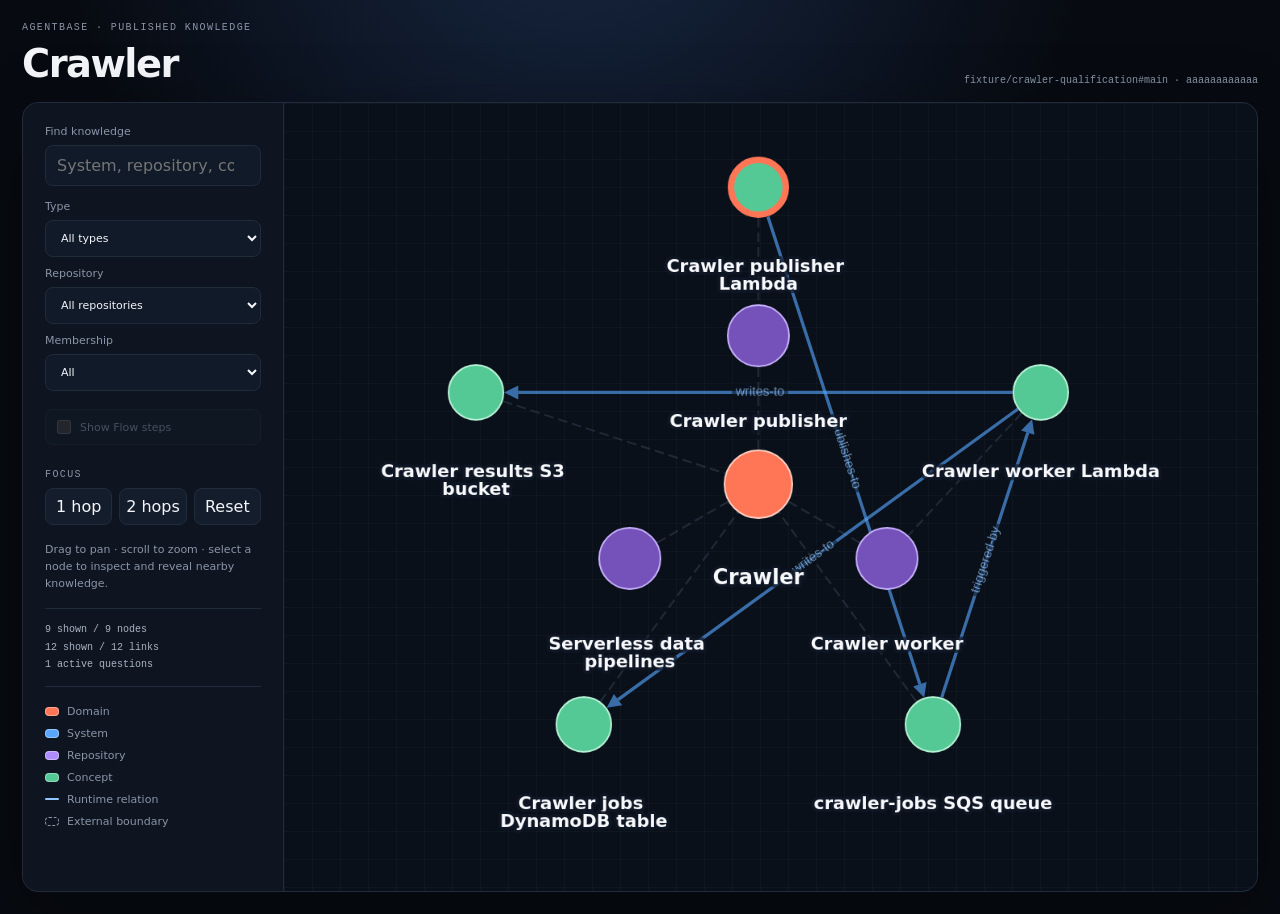
==== crawler/index.html @ 6e06584c "build: refresh crawler qualification snapshot" ====
<!doctype html>
<html lang="en">
<head>
  <meta charset="utf-8">
  <meta name="viewport" content="width=device-width,initial-scale=1">
  <meta http-equiv="Content-Security-Policy" content="default-src 'self'; script-src 'self'; style-src 'self'; connect-src 'self'; img-src 'self' data:; object-src 'none'; base-uri 'none'">
  <title>AgentBase Domain Map</title>
  <link rel="stylesheet" href="assets/app.css?build=3-aaaaaaaaaaaaaaaaaaaaaaaaaaaaaaaaaaaaaaaa">
</head>
<body>
  <main class="shell">
    <header class="topbar">
      <div>
        <p class="eyebrow">AgentBase · Published knowledge</p>
        <h1 id="domain-title">Domain map</h1>
      </div>
      <div class="snapshot" id="snapshot"></div>
    </header>
    <section class="workspace">
      <aside class="controls" aria-label="Map controls">
        <label class="search-label" for="search">Find knowledge</label>
        <input id="search" type="search" placeholder="System, repository, component…" autocomplete="off">
        <div class="control-grid">
          <label>Type<select id="type-filter"><option value="all">All types</option></select></label>
          <label>Repository<select id="repository-filter"><option value="all">All repositories</option></select></label>
          <label>Membership<select id="membership-filter"><option value="all">All</option><option value="primary">Primary</option><option value="boundary">Boundary</option></select></label>
        </div>
        <label class="toggle"><input id="flow-toggle" type="checkbox"> Show Flow steps</label>
        <p class="section-label">Focus</p>
        <div class="button-row">
          <button id="focus-one" type="button">1 hop</button>
          <button id="focus-two" type="button">2 hops</button>
          <button id="reset" type="button">Reset</button>
        </div>
        <p class="hint">Drag to pan · scroll to zoom · select a node to inspect and reveal nearby knowledge.</p>
        <div id="stats" class="stats" aria-live="polite"></div>
        <div class="legend" aria-label="Map legend">
          <span><i class="swatch domain"></i>Domain</span>
          <span><i class="swatch system"></i>System</span>
          <span><i class="swatch repository"></i>Repository</span>
          <span><i class="swatch concept"></i>Concept</span>
          <span><i class="swatch runtime"></i>Runtime relation</span>
          <span><i class="swatch boundary"></i>External boundary</span>
        </div>
      </aside>
      <section class="stage" aria-label="Interactive 2D Domain knowledge map">
        <div id="graph" role="img" aria-label="Published Domain concepts and accepted relations" tabindex="0"></div>
        <div id="fallback" class="fallback" hidden>
          <h2>Knowledge map unavailable</h2>
          <p>The Published snapshot remains available in <code>data/domain.json</code>.</p>
        </div>
      </section>
      <aside class="details" aria-live="polite">
        <div class="details-heading">
          <p class="section-label">Selection</p>
          <button id="close-details" class="icon-button" type="button" aria-label="Close node details">×</button>
        </div>
        <h2 id="detail-title">Choose a node</h2>
        <p id="detail-type" class="detail-type">Published concept details appear here.</p>
        <p id="detail-description" class="detail-description"></p>
        <button id="view-document" class="primary-button" type="button" disabled>View document</button>
        <div id="detail-meta"></div>
      </aside>
    </section>
  </main>
  <dialog id="document-dialog" aria-labelledby="document-title">
    <form method="dialog" class="document-card">
      <div class="details-heading">
        <p class="section-label">Published document overview</p>
        <button class="icon-button" type="submit" aria-label="Close document overview">×</button>
      </div>
      <h2 id="document-title">Document overview</h2>
      <p id="document-type" class="detail-type"></p>
      <p id="document-description" class="detail-description"></p>
      <div id="document-meta"></div>
      <p class="dialog-note">This is a bounded overview from the Published snapshot. Read the exact Markdown concept through MCP when full content is needed.</p>
    </form>
  </dialog>
  <script src="assets/cytoscape.min.js?build=3-aaaaaaaaaaaaaaaaaaaaaaaaaaaaaaaaaaaaaaaa"></script>
  <script type="module" src="assets/app.js?build=3-aaaaaaaaaaaaaaaaaaaaaaaaaaaaaaaaaaaaaaaa"></script>
</body>
</html>
---- crawler/assets/app.css ----
:root {
  color-scheme: dark;
  --paper: #070a10;
  --panel: #0e1420;
  --ink: #f4f6fa;
  --muted: #8995a8;
  --rule: #202b3c;
  --accent: #ff7657;
  --blue: #58a6ff;
  --violet: #ae8cff;
  --green: #55c995;
  --amber: #f4be5b;
  --sans: Inter, ui-sans-serif, system-ui, -apple-system, "Segoe UI", sans-serif;
  --mono: ui-monospace, "SFMono-Regular", Consolas, monospace;
}
* { box-sizing: border-box; }
html, body { margin: 0; min-height: 100%; background: var(--paper); color: var(--ink); font-family: var(--sans); }
body { background: radial-gradient(circle at 45% -15%, #172844 0, transparent 42%), var(--paper); }
.shell { min-height: 100vh; padding: 22px; }
.topbar { align-items: end; display: flex; justify-content: space-between; margin: 0 auto 16px; max-width: 1680px; }
.eyebrow, .section-label { color: var(--muted); font-family: var(--mono); font-size: 10px; letter-spacing: .14em; margin: 0 0 8px; text-transform: uppercase; }
h1 { font-size: clamp(29px, 3vw, 42px); font-weight: 620; letter-spacing: -.04em; margin: 0; }
.snapshot { color: var(--muted); font-family: var(--mono); font-size: 10px; max-width: 440px; overflow-wrap: anywhere; text-align: right; }
.workspace { background: var(--rule); border: 1px solid var(--rule); border-radius: 16px; display: grid; gap: 1px; grid-template-columns: 260px minmax(520px, 1fr); height: calc(100vh - 110px); margin: auto; max-width: 1680px; min-height: 620px; overflow: hidden; position: relative; box-shadow: 0 24px 80px rgba(0, 0, 0, .28); }
.controls, .details { background: rgba(14, 20, 32, .96); overflow: auto; padding: 22px; }
.details { bottom: 0; box-shadow: -18px 0 50px rgba(0,0,0,.35); display: none; max-width: 360px; position: absolute; right: 0; top: 0; width: min(88vw, 360px); z-index: 5; }
.details.is-open { display: block; }
.details-heading { align-items: start; display: flex; justify-content: space-between; }
.icon-button { background: transparent; border: 0; color: var(--muted); font-size: 22px; line-height: 1; padding: 0 4px; }
.icon-button:hover { background: #19283d; color: var(--ink); }
.primary-button { background: var(--accent); border-color: #ffb5a3; color: #170d0b; font-size: 11px; font-weight: 700; margin-top: 8px; padding: 9px 12px; width: 100%; }
.primary-button:disabled { cursor: not-allowed; opacity: .35; }
.stage { background-color: #09101a; background-image: linear-gradient(rgba(255,255,255,.025) 1px, transparent 1px), linear-gradient(90deg, rgba(255,255,255,.025) 1px, transparent 1px); background-size: 28px 28px; min-width: 0; overflow: hidden; position: relative; }
#graph { height: 100%; outline: none; width: 100%; }
#graph:focus-visible { box-shadow: inset 0 0 0 2px var(--blue); }
label { color: var(--muted); display: grid; font-size: 11px; gap: 7px; }
.search-label { margin-bottom: 7px; }
input, select, button { border: 1px solid var(--rule); border-radius: 8px; color: var(--ink); font: inherit; }
input, select { background: #111a28; outline: none; padding: 10px 11px; width: 100%; }
input:focus, select:focus, button:focus-visible { border-color: var(--blue); box-shadow: 0 0 0 2px rgba(88, 166, 255, .14); outline: none; }
.control-grid { display: grid; gap: 10px; margin: 14px 0 18px; }
.toggle { align-items: center; background: #111a28; border: 1px solid var(--rule); border-radius: 8px; display: flex; gap: 9px; margin-bottom: 24px; padding: 10px 11px; }
.toggle input { accent-color: var(--amber); height: 14px; margin: 0; padding: 0; width: 14px; }
.toggle:has(input:disabled) { opacity: .45; }
.button-row { display: grid; gap: 7px; grid-template-columns: repeat(3, 1fr); }
button { background: #131d2c; cursor: pointer; padding: 8px 5px; }
button:hover { background: #19283d; border-color: #365679; }
.hint { color: var(--muted); font-size: 11px; line-height: 1.55; margin: 16px 0; }
.stats { border-bottom: 1px solid var(--rule); border-top: 1px solid var(--rule); color: #aab4c3; font-family: var(--mono); font-size: 10px; line-height: 1.75; padding: 12px 0; white-space: pre-line; }
.legend { display: grid; gap: 9px; margin-top: 18px; }
.legend span { align-items: center; color: var(--muted); display: flex; font-size: 11px; gap: 8px; }
.swatch { background: var(--green); border: 1px solid rgba(255,255,255,.35); border-radius: 4px; height: 9px; width: 14px; }
.swatch.domain { background: var(--accent); }.swatch.system { background: var(--blue); }.swatch.repository { background: var(--violet); }.swatch.runtime { background: var(--blue); border-radius: 1px; height: 2px; }.swatch.boundary { background: transparent; border: 1px dashed #8e99aa; }
.details h2 { font-size: 20px; line-height: 1.25; margin: 4px 0 5px; }
.detail-type { color: var(--blue); font-family: var(--mono); font-size: 10px; margin: 0 0 18px; text-transform: uppercase; }
.detail-description { color: #c3cad5; font-size: 13px; line-height: 1.6; }
.meta-block { border-top: 1px solid var(--rule); margin-top: 18px; padding-top: 14px; }
.meta-block h3 { color: var(--muted); font-family: var(--mono); font-size: 9px; letter-spacing: .12em; margin: 0 0 9px; text-transform: uppercase; }
.meta-block li { color: #aeb8c7; font-size: 11px; line-height: 1.55; overflow-wrap: anywhere; }
.meta-block ul { margin: 0; padding-left: 16px; }
.meta-block code { color: #d3dded; font-family: var(--mono); font-size: 10px; overflow-wrap: anywhere; }
.dialog-note { color: var(--muted); font-size: 11px; line-height: 1.55; margin: 20px 0 0; }
dialog { background: transparent; border: 0; color: var(--ink); max-width: min(680px, calc(100vw - 32px)); padding: 0; width: 100%; }
dialog::backdrop { background: rgba(2, 5, 10, .78); backdrop-filter: blur(3px); }
.document-card { background: var(--panel); border: 1px solid #3b4c65; border-radius: 16px; box-shadow: 0 24px 90px rgba(0,0,0,.55); max-height: min(780px, calc(100vh - 32px)); overflow: auto; padding: 24px; }
.fallback { inset: 0; padding: 15%; position: absolute; text-align: center; }
.fallback h2 { font-size: 27px; margin-bottom: 10px; }.fallback p { color: var(--muted); line-height: 1.6; }
@media (max-width: 1050px) {
  .workspace { grid-template-columns: 230px 1fr; }
}
@media (max-width: 720px) {
  .shell { padding: 10px; }.snapshot { display: none; }.workspace { grid-template-columns: 1fr; height: auto; min-height: 0; }.stage { height: 64vh; min-height: 480px; }.controls { order: 2; }
}
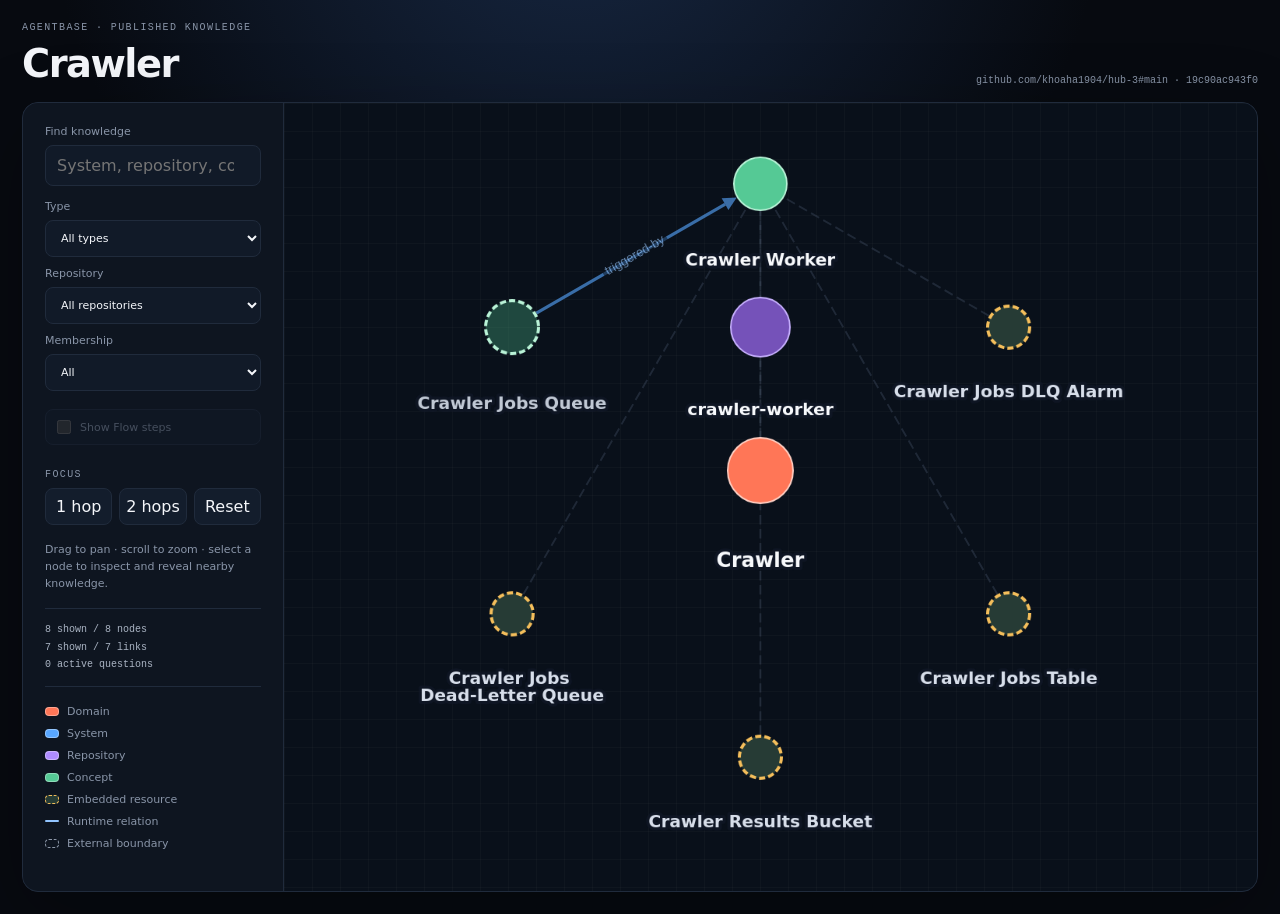
==== commit 91630bbb: "show embedded resources in crawler maps" ====
--- a/crawler/index.html
+++ b/crawler/index.html
@@ -5,7 +5,7 @@
   <meta name="viewport" content="width=device-width,initial-scale=1">
   <meta http-equiv="Content-Security-Policy" content="default-src 'self'; script-src 'self'; style-src 'self'; connect-src 'self'; img-src 'self' data:; object-src 'none'; base-uri 'none'">
   <title>AgentBase Domain Map</title>
-  <link rel="stylesheet" href="assets/app.css?build=3-aaaaaaaaaaaaaaaaaaaaaaaaaaaaaaaaaaaaaaaa">
+  <link rel="stylesheet" href="assets/app.css?build=4-19c90ac943f06a5b6a2f9c3ac8044948ec20ccaa">
 </head>
 <body>
   <main class="shell">
@@ -39,6 +39,7 @@
           <span><i class="swatch system"></i>System</span>
           <span><i class="swatch repository"></i>Repository</span>
           <span><i class="swatch concept"></i>Concept</span>
+          <span><i class="swatch embedded"></i>Embedded resource</span>
           <span><i class="swatch runtime"></i>Runtime relation</span>
           <span><i class="swatch boundary"></i>External boundary</span>
         </div>
@@ -76,7 +77,7 @@
       <p class="dialog-note">This is a bounded overview from the Published snapshot. Read the exact Markdown concept through MCP when full content is needed.</p>
     </form>
   </dialog>
-  <script src="assets/cytoscape.min.js?build=3-aaaaaaaaaaaaaaaaaaaaaaaaaaaaaaaaaaaaaaaa"></script>
-  <script type="module" src="assets/app.js?build=3-aaaaaaaaaaaaaaaaaaaaaaaaaaaaaaaaaaaaaaaa"></script>
+  <script src="assets/cytoscape.min.js?build=4-19c90ac943f06a5b6a2f9c3ac8044948ec20ccaa"></script>
+  <script type="module" src="assets/app.js?build=4-19c90ac943f06a5b6a2f9c3ac8044948ec20ccaa"></script>
 </body>
 </html>
--- a/crawler/assets/app.css
+++ b/crawler/assets/app.css
@@ -50,7 +50,7 @@
 .legend { display: grid; gap: 9px; margin-top: 18px; }
 .legend span { align-items: center; color: var(--muted); display: flex; font-size: 11px; gap: 8px; }
 .swatch { background: var(--green); border: 1px solid rgba(255,255,255,.35); border-radius: 4px; height: 9px; width: 14px; }
-.swatch.domain { background: var(--accent); }.swatch.system { background: var(--blue); }.swatch.repository { background: var(--violet); }.swatch.runtime { background: var(--blue); border-radius: 1px; height: 2px; }.swatch.boundary { background: transparent; border: 1px dashed #8e99aa; }
+.swatch.domain { background: var(--accent); }.swatch.system { background: var(--blue); }.swatch.repository { background: var(--violet); }.swatch.embedded { background: #263b35; border: 1px dashed var(--amber); }.swatch.runtime { background: var(--blue); border-radius: 1px; height: 2px; }.swatch.boundary { background: transparent; border: 1px dashed #8e99aa; }
 .details h2 { font-size: 20px; line-height: 1.25; margin: 4px 0 5px; }
 .detail-type { color: var(--blue); font-family: var(--mono); font-size: 10px; margin: 0 0 18px; text-transform: uppercase; }
 .detail-description { color: #c3cad5; font-size: 13px; line-height: 1.6; }
@@ -59,6 +59,10 @@
 .meta-block li { color: #aeb8c7; font-size: 11px; line-height: 1.55; overflow-wrap: anywhere; }
 .meta-block ul { margin: 0; padding-left: 16px; }
 .meta-block code { color: #d3dded; font-family: var(--mono); font-size: 10px; overflow-wrap: anywhere; }
+.evidence-summary { color: #d0d7e2; font-family: var(--mono); font-size: 10px; margin: 0 0 8px; }
+.evidence-block details { border-top: 1px dashed #2b394d; margin-top: 10px; padding-top: 9px; }
+.evidence-block summary { color: var(--blue); cursor: pointer; font-size: 10px; }
+.exact-evidence { margin-top: 9px !important; }
 .dialog-note { color: var(--muted); font-size: 11px; line-height: 1.55; margin: 20px 0 0; }
 dialog { background: transparent; border: 0; color: var(--ink); max-width: min(680px, calc(100vw - 32px)); padding: 0; width: 100%; }
 dialog::backdrop { background: rgba(2, 5, 10, .78); backdrop-filter: blur(3px); }
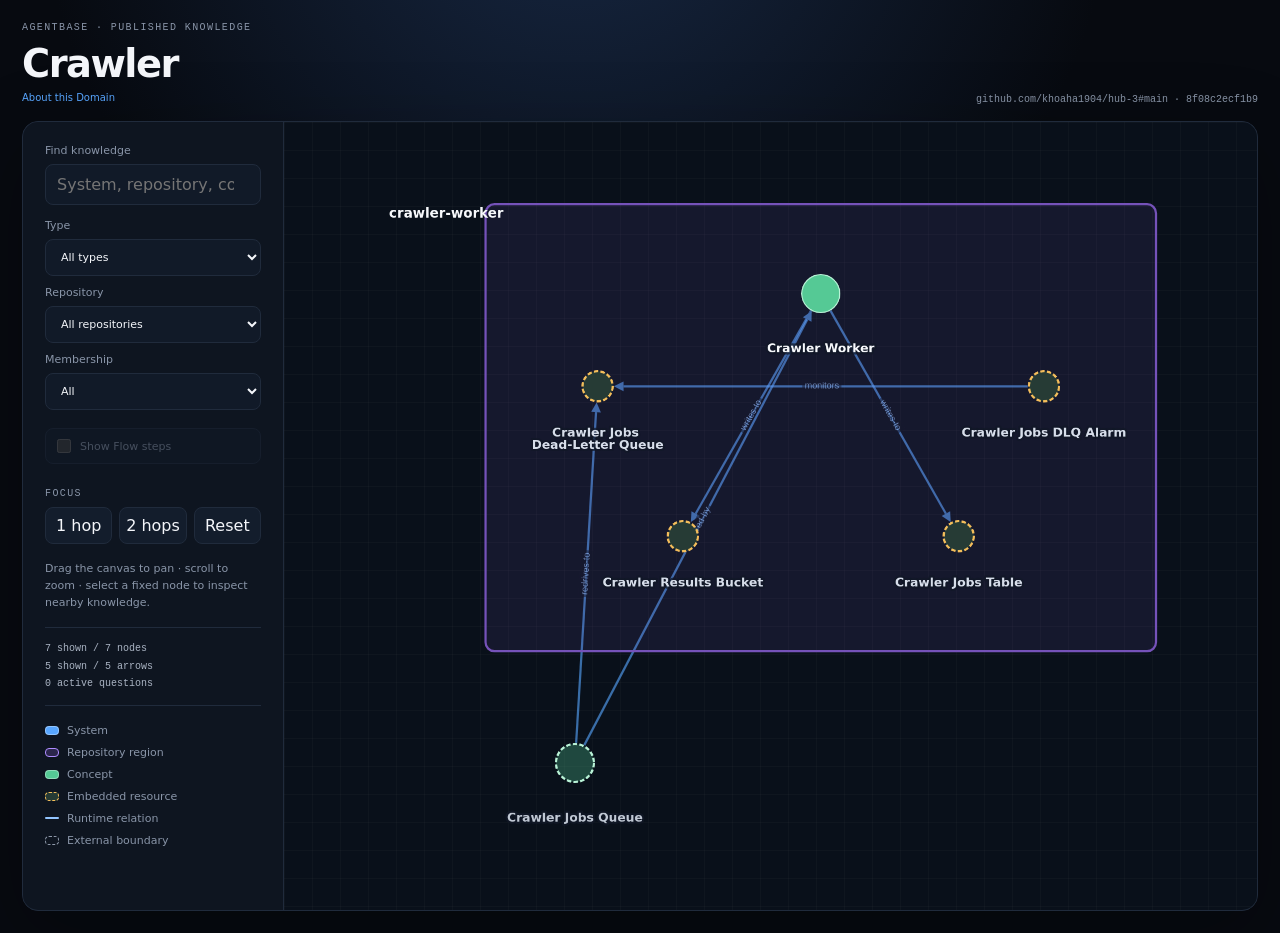
==== commit 20b5912e: "show repository regions and runtime arrows" ====
--- a/crawler/index.html
+++ b/crawler/index.html
@@ -5,7 +5,7 @@
   <meta name="viewport" content="width=device-width,initial-scale=1">
   <meta http-equiv="Content-Security-Policy" content="default-src 'self'; script-src 'self'; style-src 'self'; connect-src 'self'; img-src 'self' data:; object-src 'none'; base-uri 'none'">
   <title>AgentBase Domain Map</title>
-  <link rel="stylesheet" href="assets/app.css?build=4-19c90ac943f06a5b6a2f9c3ac8044948ec20ccaa">
+  <link rel="stylesheet" href="assets/app.css?build=5-8f08c2ecf1b98bf575d89063bb208db46eb4f0cf">
 </head>
 <body>
   <main class="shell">
@@ -13,6 +13,7 @@
       <div>
         <p class="eyebrow">AgentBase · Published knowledge</p>
         <h1 id="domain-title">Domain map</h1>
+        <button id="domain-details" class="text-button" type="button">About this Domain</button>
       </div>
       <div class="snapshot" id="snapshot"></div>
     </header>
@@ -32,12 +33,11 @@
           <button id="focus-two" type="button">2 hops</button>
           <button id="reset" type="button">Reset</button>
         </div>
-        <p class="hint">Drag to pan · scroll to zoom · select a node to inspect and reveal nearby knowledge.</p>
+        <p class="hint">Drag the canvas to pan · scroll to zoom · select a fixed node to inspect nearby knowledge.</p>
         <div id="stats" class="stats" aria-live="polite"></div>
         <div class="legend" aria-label="Map legend">
-          <span><i class="swatch domain"></i>Domain</span>
           <span><i class="swatch system"></i>System</span>
-          <span><i class="swatch repository"></i>Repository</span>
+          <span><i class="swatch repository"></i>Repository region</span>
           <span><i class="swatch concept"></i>Concept</span>
           <span><i class="swatch embedded"></i>Embedded resource</span>
           <span><i class="swatch runtime"></i>Runtime relation</span>
@@ -77,7 +77,7 @@
       <p class="dialog-note">This is a bounded overview from the Published snapshot. Read the exact Markdown concept through MCP when full content is needed.</p>
     </form>
   </dialog>
-  <script src="assets/cytoscape.min.js?build=4-19c90ac943f06a5b6a2f9c3ac8044948ec20ccaa"></script>
-  <script type="module" src="assets/app.js?build=4-19c90ac943f06a5b6a2f9c3ac8044948ec20ccaa"></script>
+  <script src="assets/cytoscape.min.js?build=5-8f08c2ecf1b98bf575d89063bb208db46eb4f0cf"></script>
+  <script type="module" src="assets/app.js?build=5-8f08c2ecf1b98bf575d89063bb208db46eb4f0cf"></script>
 </body>
 </html>
--- a/crawler/assets/app.css
+++ b/crawler/assets/app.css
@@ -20,6 +20,8 @@
 .topbar { align-items: end; display: flex; justify-content: space-between; margin: 0 auto 16px; max-width: 1680px; }
 .eyebrow, .section-label { color: var(--muted); font-family: var(--mono); font-size: 10px; letter-spacing: .14em; margin: 0 0 8px; text-transform: uppercase; }
 h1 { font-size: clamp(29px, 3vw, 42px); font-weight: 620; letter-spacing: -.04em; margin: 0; }
+.text-button { background: transparent; border: 0; color: var(--blue); font-size: 10px; margin-top: 5px; padding: 0; }
+.text-button:hover { background: transparent; color: #a8d2ff; }
 .snapshot { color: var(--muted); font-family: var(--mono); font-size: 10px; max-width: 440px; overflow-wrap: anywhere; text-align: right; }
 .workspace { background: var(--rule); border: 1px solid var(--rule); border-radius: 16px; display: grid; gap: 1px; grid-template-columns: 260px minmax(520px, 1fr); height: calc(100vh - 110px); margin: auto; max-width: 1680px; min-height: 620px; overflow: hidden; position: relative; box-shadow: 0 24px 80px rgba(0, 0, 0, .28); }
 .controls, .details { background: rgba(14, 20, 32, .96); overflow: auto; padding: 22px; }
@@ -50,7 +52,7 @@
 .legend { display: grid; gap: 9px; margin-top: 18px; }
 .legend span { align-items: center; color: var(--muted); display: flex; font-size: 11px; gap: 8px; }
 .swatch { background: var(--green); border: 1px solid rgba(255,255,255,.35); border-radius: 4px; height: 9px; width: 14px; }
-.swatch.domain { background: var(--accent); }.swatch.system { background: var(--blue); }.swatch.repository { background: var(--violet); }.swatch.embedded { background: #263b35; border: 1px dashed var(--amber); }.swatch.runtime { background: var(--blue); border-radius: 1px; height: 2px; }.swatch.boundary { background: transparent; border: 1px dashed #8e99aa; }
+.swatch.system { background: var(--blue); }.swatch.repository { background: rgba(117,82,185,.28); border: 1px solid var(--violet); }.swatch.embedded { background: #263b35; border: 1px dashed var(--amber); }.swatch.runtime { background: var(--blue); border-radius: 1px; height: 2px; }.swatch.boundary { background: transparent; border: 1px dashed #8e99aa; }
 .details h2 { font-size: 20px; line-height: 1.25; margin: 4px 0 5px; }
 .detail-type { color: var(--blue); font-family: var(--mono); font-size: 10px; margin: 0 0 18px; text-transform: uppercase; }
 .detail-description { color: #c3cad5; font-size: 13px; line-height: 1.6; }
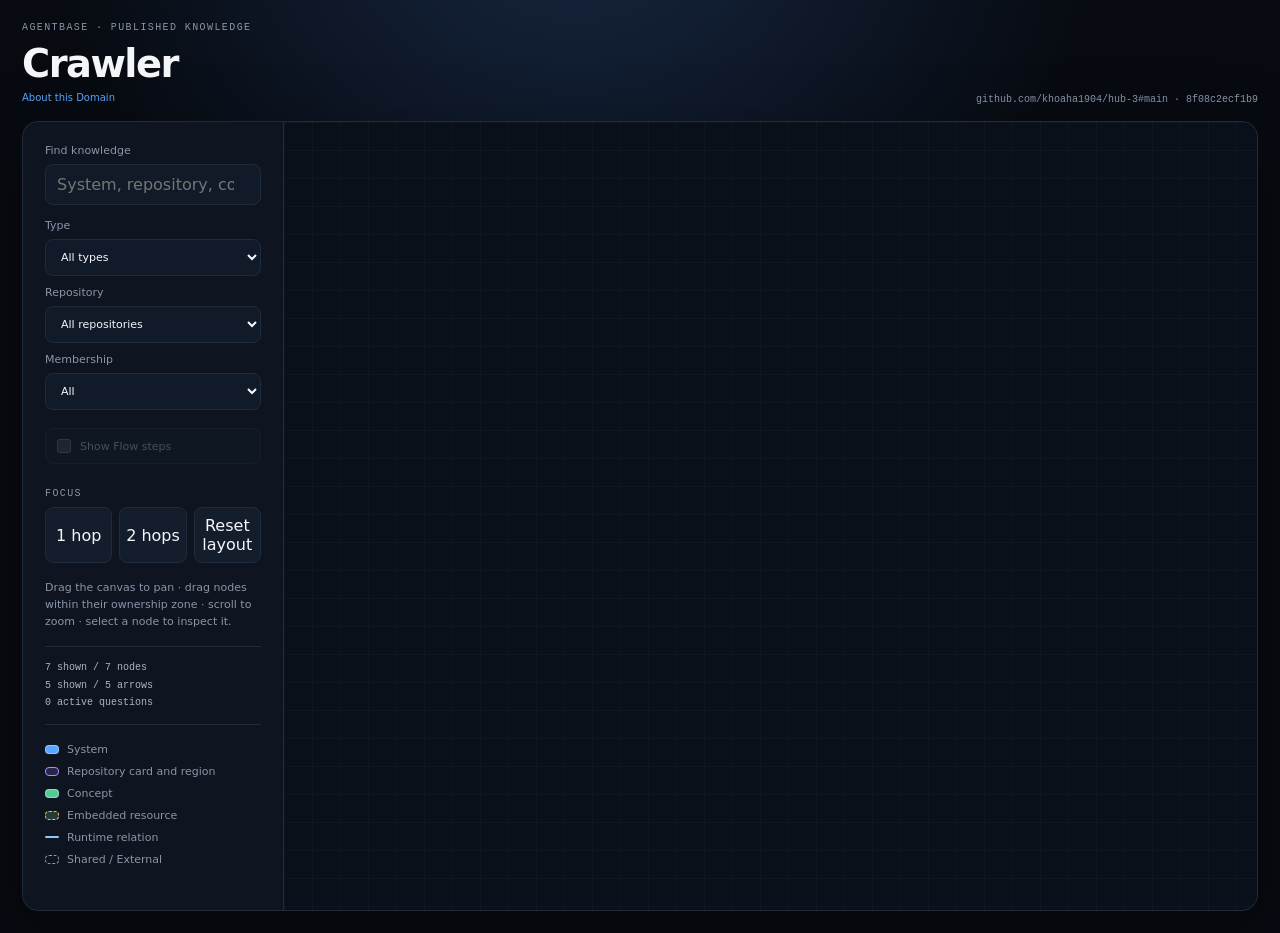
==== commit 55383eb9: "make domain map nodes adjustable" ====
--- a/crawler/index.html
+++ b/crawler/index.html
@@ -5,7 +5,7 @@
   <meta name="viewport" content="width=device-width,initial-scale=1">
   <meta http-equiv="Content-Security-Policy" content="default-src 'self'; script-src 'self'; style-src 'self'; connect-src 'self'; img-src 'self' data:; object-src 'none'; base-uri 'none'">
   <title>AgentBase Domain Map</title>
-  <link rel="stylesheet" href="assets/app.css?build=5-8f08c2ecf1b98bf575d89063bb208db46eb4f0cf">
+  <link rel="stylesheet" href="assets/app.css?build=6-8f08c2ecf1b98bf575d89063bb208db46eb4f0cf">
 </head>
 <body>
   <main class="shell">
@@ -31,17 +31,17 @@
         <div class="button-row">
           <button id="focus-one" type="button">1 hop</button>
           <button id="focus-two" type="button">2 hops</button>
-          <button id="reset" type="button">Reset</button>
+          <button id="reset" type="button">Reset layout</button>
         </div>
-        <p class="hint">Drag the canvas to pan · scroll to zoom · select a fixed node to inspect nearby knowledge.</p>
+        <p class="hint">Drag the canvas to pan · drag nodes within their ownership zone · scroll to zoom · select a node to inspect it.</p>
         <div id="stats" class="stats" aria-live="polite"></div>
         <div class="legend" aria-label="Map legend">
           <span><i class="swatch system"></i>System</span>
-          <span><i class="swatch repository"></i>Repository region</span>
+          <span><i class="swatch repository"></i>Repository card and region</span>
           <span><i class="swatch concept"></i>Concept</span>
           <span><i class="swatch embedded"></i>Embedded resource</span>
           <span><i class="swatch runtime"></i>Runtime relation</span>
-          <span><i class="swatch boundary"></i>External boundary</span>
+          <span><i class="swatch boundary"></i>Shared / External</span>
         </div>
       </aside>
       <section class="stage" aria-label="Interactive 2D Domain knowledge map">
@@ -77,7 +77,7 @@
       <p class="dialog-note">This is a bounded overview from the Published snapshot. Read the exact Markdown concept through MCP when full content is needed.</p>
     </form>
   </dialog>
-  <script src="assets/cytoscape.min.js?build=5-8f08c2ecf1b98bf575d89063bb208db46eb4f0cf"></script>
-  <script type="module" src="assets/app.js?build=5-8f08c2ecf1b98bf575d89063bb208db46eb4f0cf"></script>
+  <script src="assets/cytoscape.min.js?build=6-8f08c2ecf1b98bf575d89063bb208db46eb4f0cf"></script>
+  <script type="module" src="assets/app.js?build=6-8f08c2ecf1b98bf575d89063bb208db46eb4f0cf"></script>
 </body>
 </html>
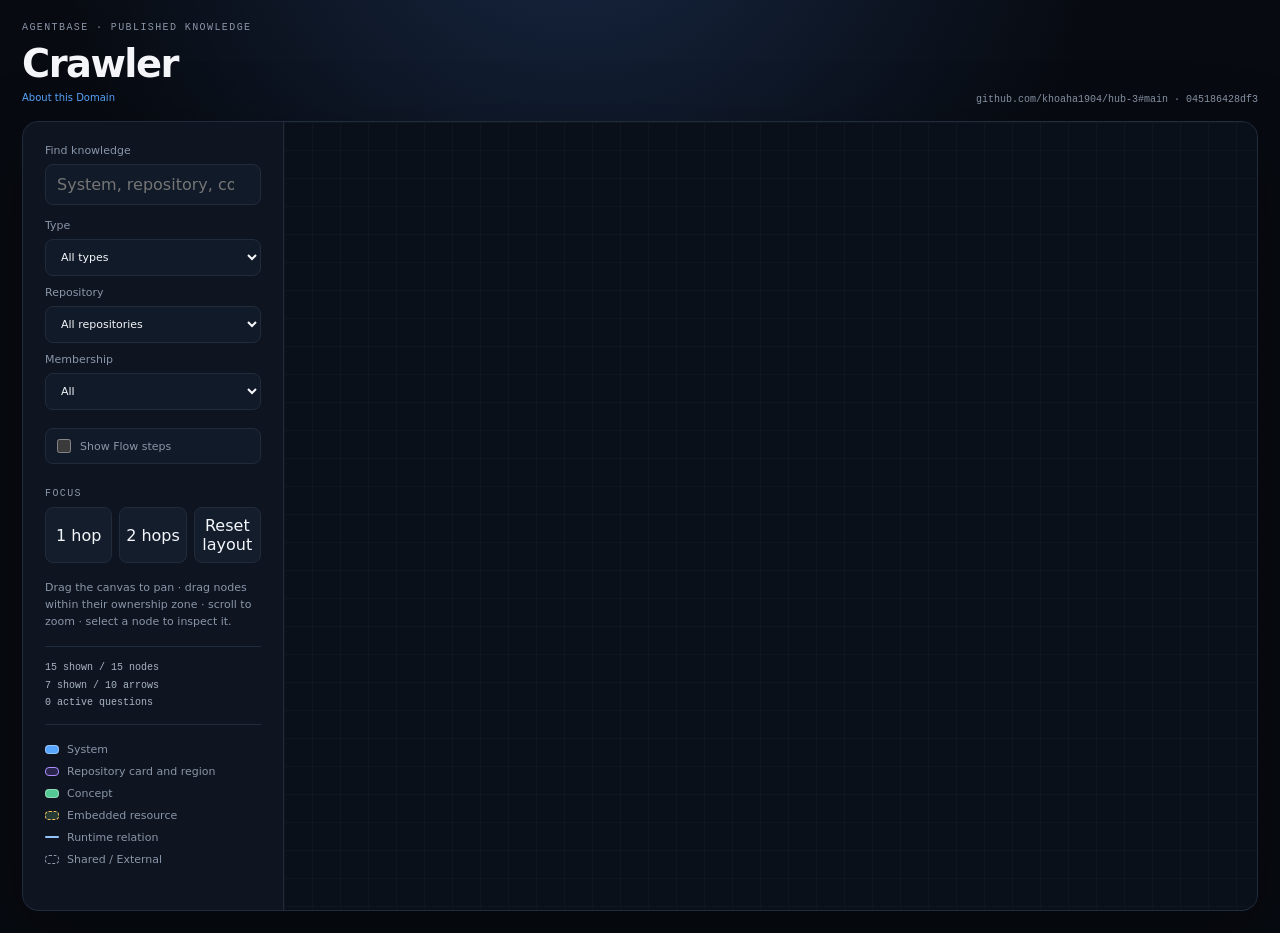
==== commit 82ce3140: "publish multi-repository crawler map" ====
--- a/crawler/index.html
+++ b/crawler/index.html
@@ -5,7 +5,7 @@
   <meta name="viewport" content="width=device-width,initial-scale=1">
   <meta http-equiv="Content-Security-Policy" content="default-src 'self'; script-src 'self'; style-src 'self'; connect-src 'self'; img-src 'self' data:; object-src 'none'; base-uri 'none'">
   <title>AgentBase Domain Map</title>
-  <link rel="stylesheet" href="assets/app.css?build=6-8f08c2ecf1b98bf575d89063bb208db46eb4f0cf">
+  <link rel="stylesheet" href="assets/app.css?build=6-045186428df338233cbbe96a5b1ddee2ad9ecdb5">
 </head>
 <body>
   <main class="shell">
@@ -77,7 +77,7 @@
       <p class="dialog-note">This is a bounded overview from the Published snapshot. Read the exact Markdown concept through MCP when full content is needed.</p>
     </form>
   </dialog>
-  <script src="assets/cytoscape.min.js?build=6-8f08c2ecf1b98bf575d89063bb208db46eb4f0cf"></script>
-  <script type="module" src="assets/app.js?build=6-8f08c2ecf1b98bf575d89063bb208db46eb4f0cf"></script>
+  <script src="assets/cytoscape.min.js?build=6-045186428df338233cbbe96a5b1ddee2ad9ecdb5"></script>
+  <script type="module" src="assets/app.js?build=6-045186428df338233cbbe96a5b1ddee2ad9ecdb5"></script>
 </body>
 </html>
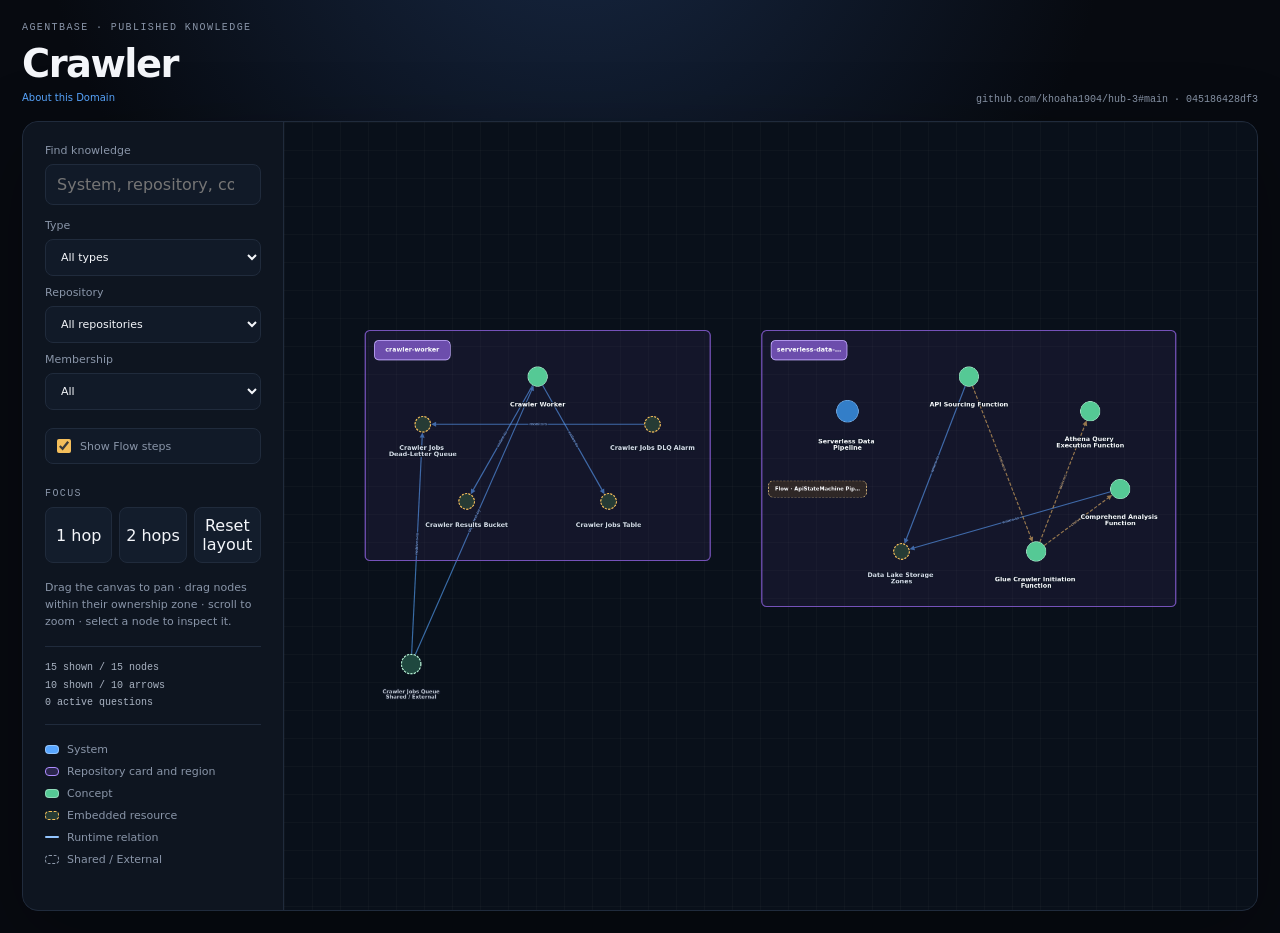
==== commit 1cd2b597: "Show Crawler flow context" ====
--- a/crawler/index.html
+++ b/crawler/index.html
@@ -26,7 +26,7 @@
           <label>Repository<select id="repository-filter"><option value="all">All repositories</option></select></label>
           <label>Membership<select id="membership-filter"><option value="all">All</option><option value="primary">Primary</option><option value="boundary">Boundary</option></select></label>
         </div>
-        <label class="toggle"><input id="flow-toggle" type="checkbox"> Show Flow steps</label>
+        <label class="toggle"><input id="flow-toggle" type="checkbox" checked> Show Flow steps</label>
         <p class="section-label">Focus</p>
         <div class="button-row">
           <button id="focus-one" type="button">1 hop</button>
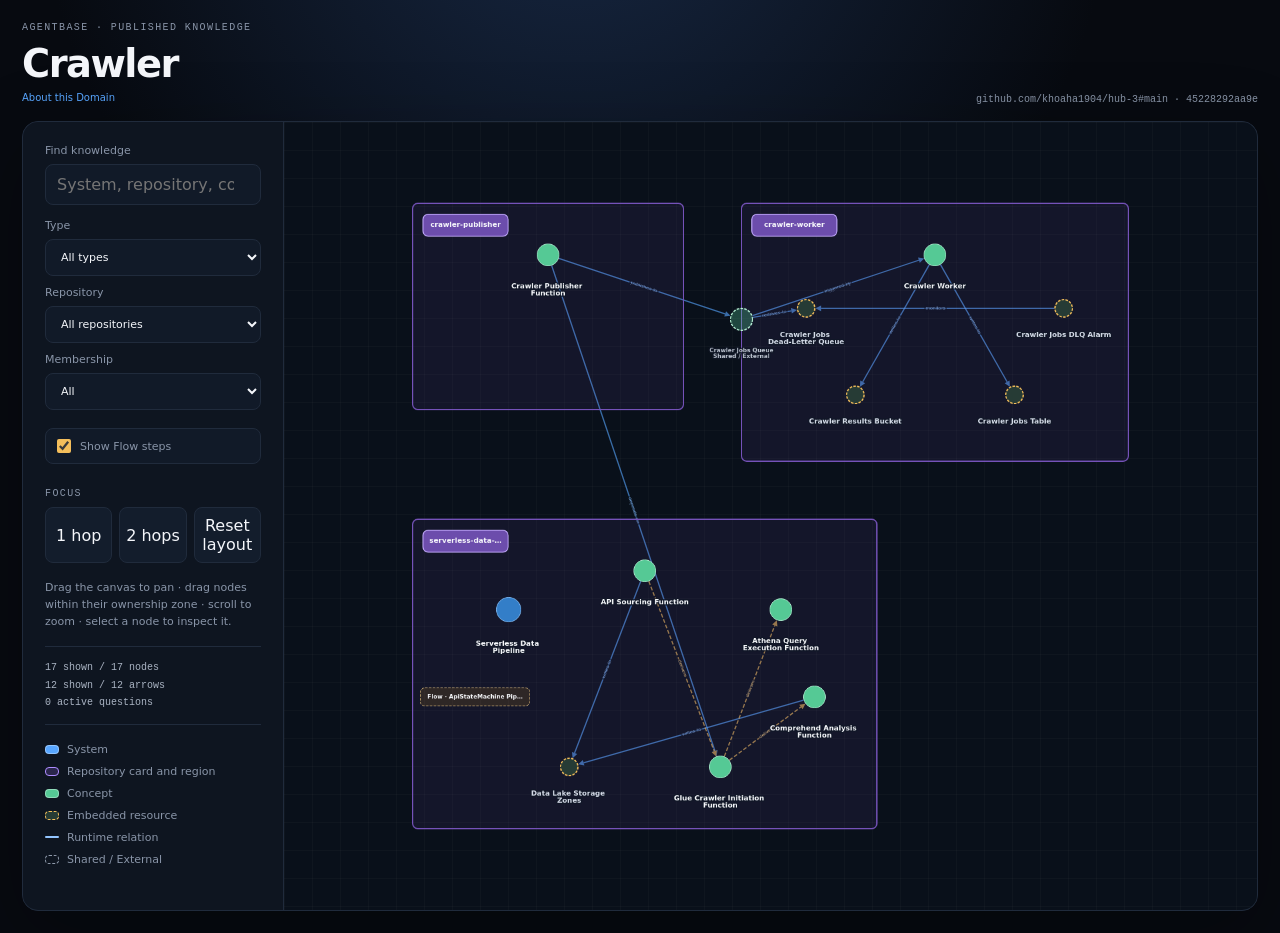
==== commit 0870a4ea: "Publish three-repository crawler topology" ====
--- a/crawler/index.html
+++ b/crawler/index.html
@@ -5,7 +5,7 @@
   <meta name="viewport" content="width=device-width,initial-scale=1">
   <meta http-equiv="Content-Security-Policy" content="default-src 'self'; script-src 'self'; style-src 'self'; connect-src 'self'; img-src 'self' data:; object-src 'none'; base-uri 'none'">
   <title>AgentBase Domain Map</title>
-  <link rel="stylesheet" href="assets/app.css?build=6-045186428df338233cbbe96a5b1ddee2ad9ecdb5">
+  <link rel="stylesheet" href="assets/app.css?build=6-45228292aa9ed56ebeb1e42a5216cf6a07133a3c">
 </head>
 <body>
   <main class="shell">
@@ -77,7 +77,7 @@
       <p class="dialog-note">This is a bounded overview from the Published snapshot. Read the exact Markdown concept through MCP when full content is needed.</p>
     </form>
   </dialog>
-  <script src="assets/cytoscape.min.js?build=6-045186428df338233cbbe96a5b1ddee2ad9ecdb5"></script>
-  <script type="module" src="assets/app.js?build=6-045186428df338233cbbe96a5b1ddee2ad9ecdb5"></script>
+  <script src="assets/cytoscape.min.js?build=6-45228292aa9ed56ebeb1e42a5216cf6a07133a3c"></script>
+  <script type="module" src="assets/app.js?build=6-45228292aa9ed56ebeb1e42a5216cf6a07133a3c"></script>
 </body>
 </html>
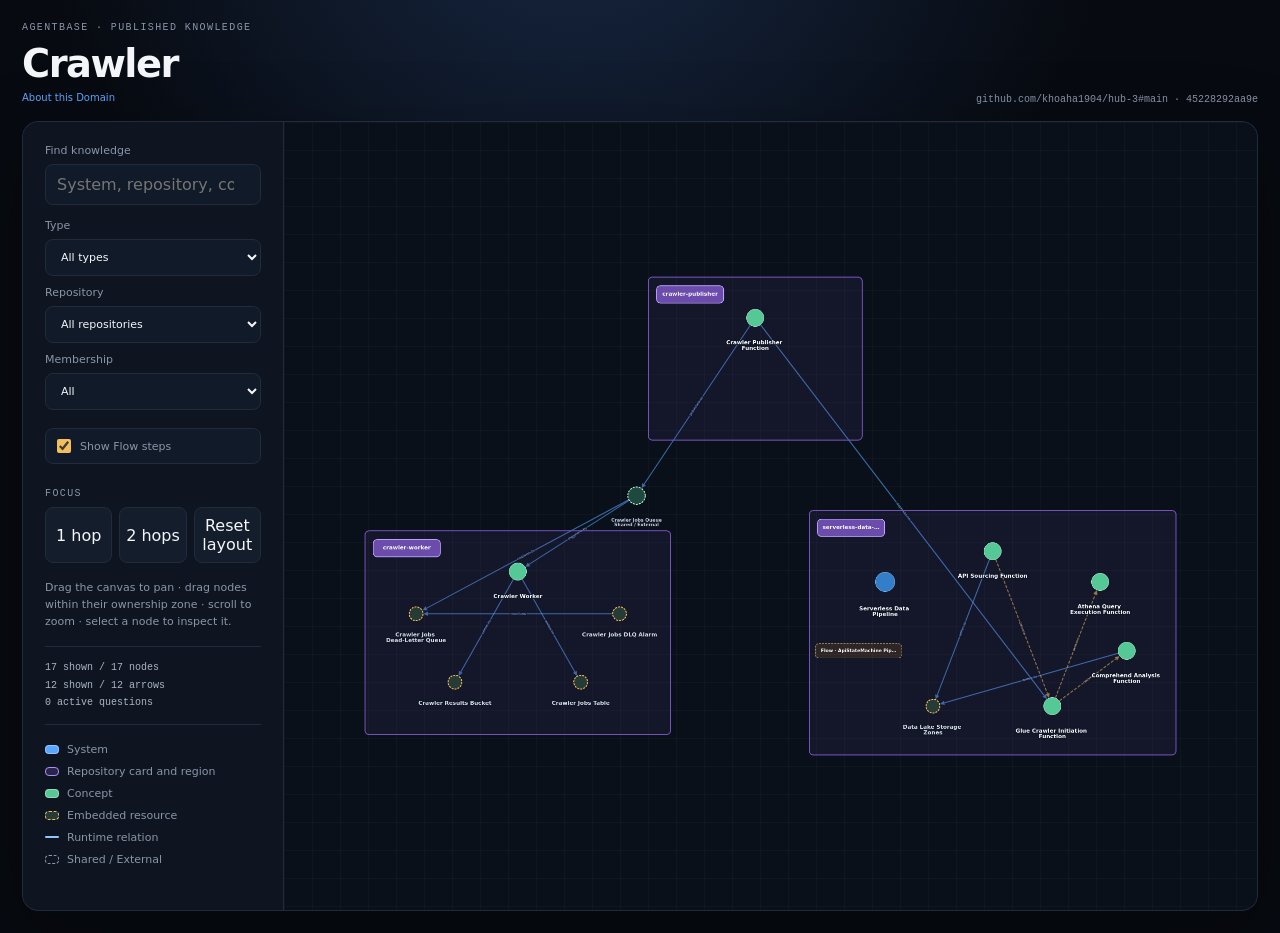
==== commit b84990e6: "Use relation-aware repository ring" ====
--- a/crawler/index.html
+++ b/crawler/index.html
@@ -5,7 +5,7 @@
   <meta name="viewport" content="width=device-width,initial-scale=1">
   <meta http-equiv="Content-Security-Policy" content="default-src 'self'; script-src 'self'; style-src 'self'; connect-src 'self'; img-src 'self' data:; object-src 'none'; base-uri 'none'">
   <title>AgentBase Domain Map</title>
-  <link rel="stylesheet" href="assets/app.css?build=6-45228292aa9ed56ebeb1e42a5216cf6a07133a3c">
+  <link rel="stylesheet" href="assets/app.css?build=7-45228292aa9ed56ebeb1e42a5216cf6a07133a3c">
 </head>
 <body>
   <main class="shell">
@@ -77,7 +77,7 @@
       <p class="dialog-note">This is a bounded overview from the Published snapshot. Read the exact Markdown concept through MCP when full content is needed.</p>
     </form>
   </dialog>
-  <script src="assets/cytoscape.min.js?build=6-45228292aa9ed56ebeb1e42a5216cf6a07133a3c"></script>
-  <script type="module" src="assets/app.js?build=6-45228292aa9ed56ebeb1e42a5216cf6a07133a3c"></script>
+  <script src="assets/cytoscape.min.js?build=7-45228292aa9ed56ebeb1e42a5216cf6a07133a3c"></script>
+  <script type="module" src="assets/app.js?build=7-45228292aa9ed56ebeb1e42a5216cf6a07133a3c"></script>
 </body>
 </html>
